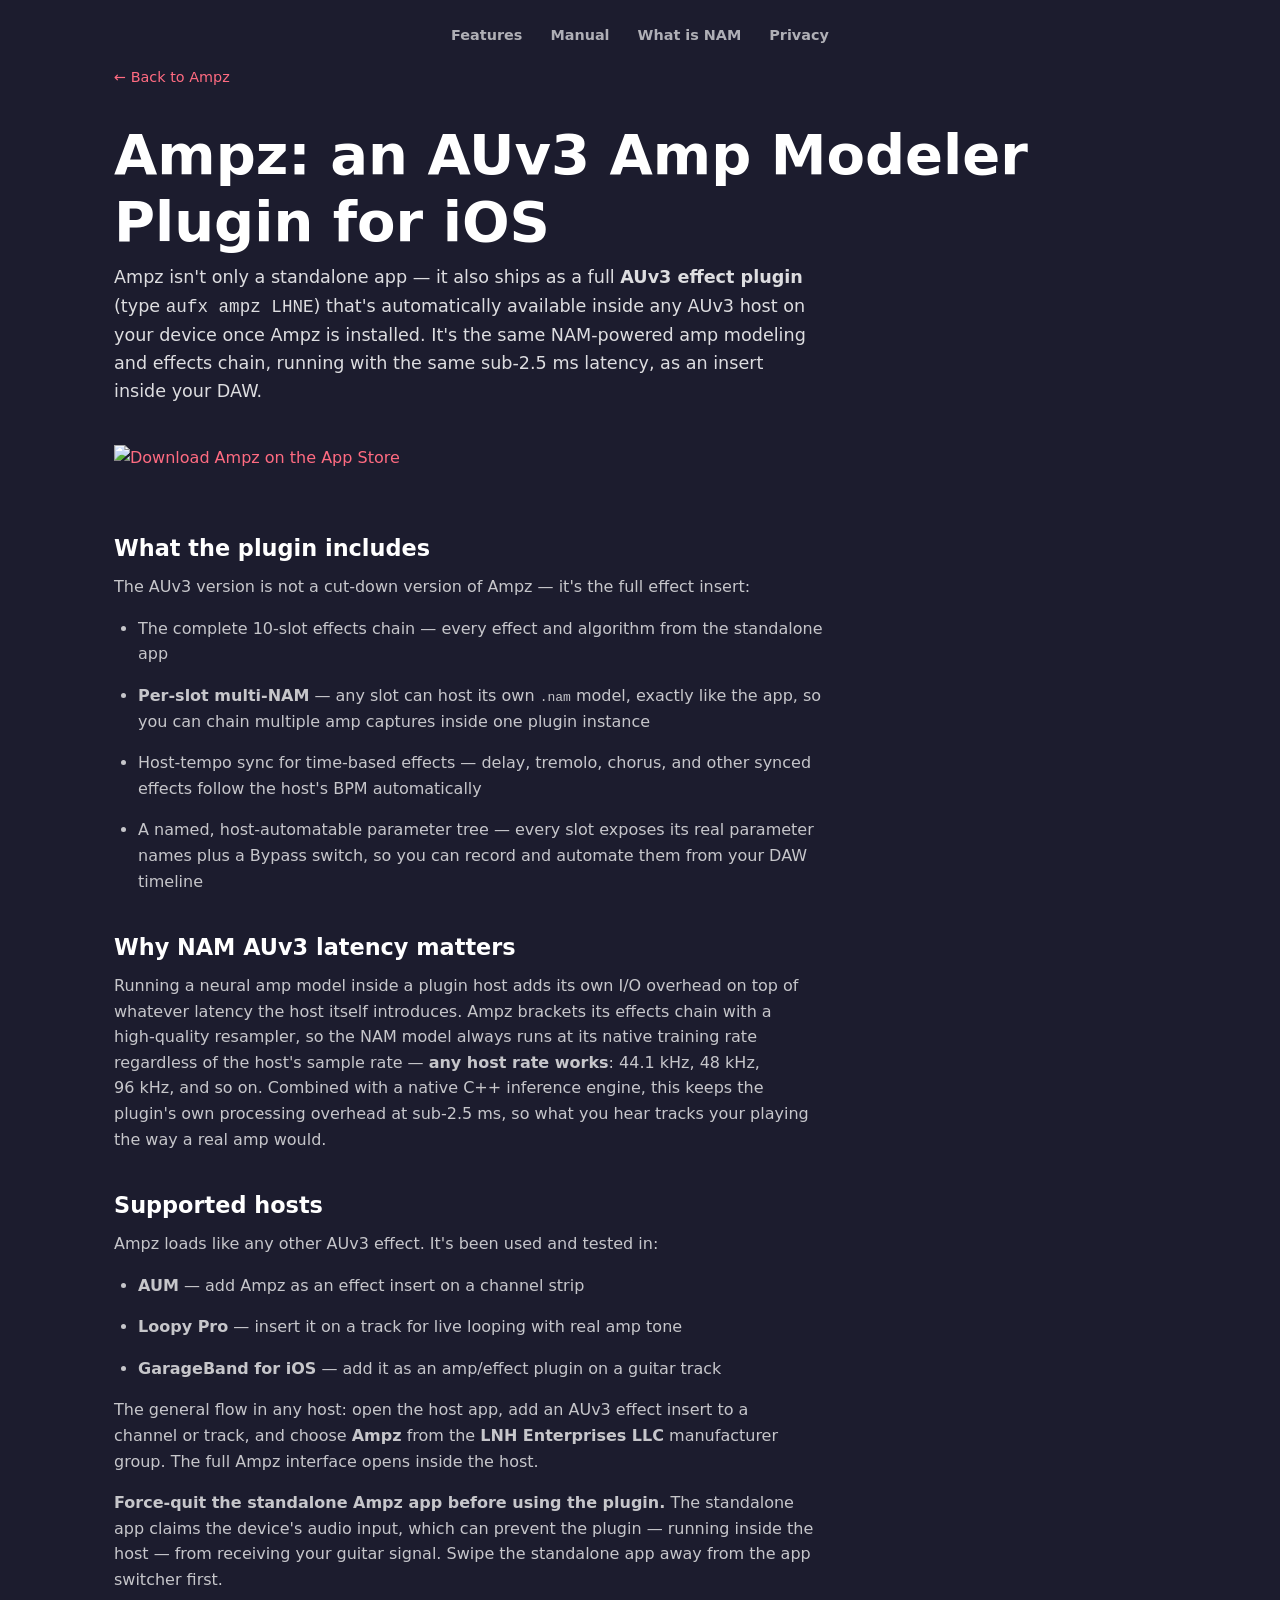
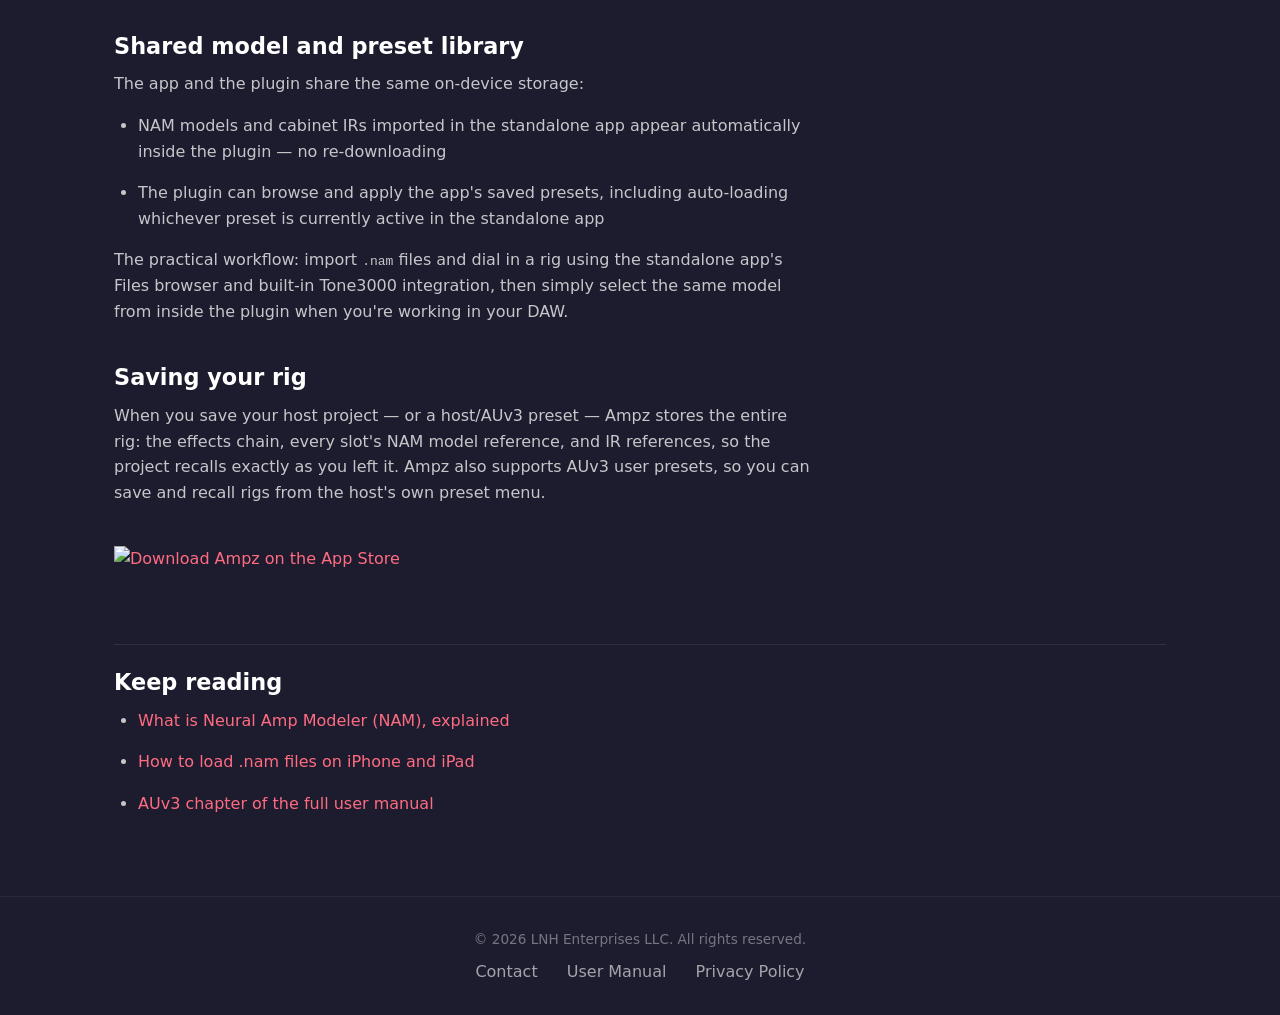
==== auv3-amp-modeler/index.html @ 715846bb "SEO: performance hygiene + content depth (P0+P1) - Right-size app-icon 1.7MB -> 26KB (512x512); scre" ====
<!DOCTYPE html>
<html lang="en">
<head>
  <meta charset="UTF-8">
  <meta name="viewport" content="width=device-width, initial-scale=1.0">
  <title>Ampz — AUv3 Amp Modeler Plugin for iOS (AUM, GarageBand, Loopy Pro)</title>
  <meta name="description" content="Ampz is an AUv3 amp modeler plugin for iOS — a NAM-powered guitar amp and effects insert with sub-2.5ms latency, for use in AUM, GarageBand for iOS, and Loopy Pro.">
  <link rel="canonical" href="https://www.ampz.app/auv3-amp-modeler/">

  <!-- Open Graph -->
  <meta property="og:title" content="Ampz — AUv3 Amp Modeler Plugin for iOS">
  <meta property="og:description" content="A NAM-powered AUv3 amp modeler plugin with sub-2.5ms latency, for AUM, GarageBand for iOS, and Loopy Pro.">
  <meta property="og:type" content="article">
  <meta property="og:url" content="https://www.ampz.app/auv3-amp-modeler/">
  <meta property="og:image" content="https://www.ampz.app/images/app-icon.png">
  <meta property="og:image:width" content="512">
  <meta property="og:image:height" content="512">
  <meta property="og:site_name" content="Ampz">

  <!-- Twitter Card -->
  <meta name="twitter:card" content="summary_large_image">
  <meta name="twitter:title" content="Ampz — AUv3 Amp Modeler Plugin for iOS">
  <meta name="twitter:description" content="A NAM-powered AUv3 amp modeler plugin with sub-2.5ms latency, for AUM, GarageBand for iOS, and Loopy Pro.">
  <meta name="twitter:image" content="https://www.ampz.app/images/app-icon.png">

  <!-- Structured Data -->
  <script type="application/ld+json">
  {
    "@context": "https://schema.org",
    "@type": "SoftwareApplication",
    "name": "Ampz AUv3 Plugin",
    "operatingSystem": "iOS",
    "applicationCategory": "MultimediaApplication",
    "description": "Ampz's AUv3 effect plugin brings the same NAM amp modeling and 10-slot effects chain as the standalone app into any AUv3 host on iOS, with sub-2.5ms latency.",
    "url": "https://www.ampz.app/auv3-amp-modeler/",
    "author": {
      "@type": "Organization",
      "name": "LNH Enterprises LLC",
      "url": "https://www.ampz.app"
    },
    "offers": {
      "@type": "Offer",
      "availability": "https://schema.org/InStock",
      "url": "https://apps.apple.com/us/app/ampz-guitar/id6761513571",
      "price": "9.99",
      "priceCurrency": "USD"
    }
  }
  </script>

  <!-- Favicon -->
  <link rel="icon" type="image/x-icon" href="../images/favicon.ico">
  <link rel="icon" type="image/png" sizes="32x32" href="../images/favicon-32.png">
  <link rel="icon" type="image/png" sizes="16x16" href="../images/favicon-16.png">
  <link rel="apple-touch-icon" href="../images/apple-touch-icon.png">

  <!-- Fonts: system font stack only — no CDN request, matches the no-third-party-services privacy stance -->

  <!-- Styles -->
  <link rel="stylesheet" href="../css/style.css">
</head>
<body>

  <header>
    <nav aria-label="Main navigation">
      <a href="../index.html#features" class="sr-only">Skip to content</a>
      <a href="../index.html#features">Features</a>
      <a href="../manual/">Manual</a>
      <a href="../what-is-neural-amp-modeler/">What is NAM</a>
      <a href="../privacy.html">Privacy</a>
    </nav>
  </header>

  <main class="content-page container">
    <a href="../index.html" class="back-link">&larr; Back to Ampz</a>

    <h1>Ampz: an AUv3 Amp Modeler Plugin for iOS</h1>
    <p class="intro">Ampz isn't only a standalone app — it also ships as a full <strong>AUv3 effect plugin</strong> (type <code>aufx ampz LHNE</code>) that's automatically available inside any AUv3 host on your device once Ampz is installed. It's the same NAM-powered amp modeling and effects chain, running with the same sub-2.5&nbsp;ms latency, as an insert inside your DAW.</p>

    <div class="content-cta">
      <a href="https://apps.apple.com/us/app/ampz-guitar/id6761513571" target="_blank">
        <img src="https://developer.apple.com/assets/elements/badges/download-on-the-app-store.svg" alt="Download Ampz on the App Store" style="height:50px;">
      </a>
    </div>

    <h2>What the plugin includes</h2>
    <p>The AUv3 version is not a cut-down version of Ampz — it's the full effect insert:</p>
    <ul>
      <li>The complete 10-slot effects chain — every effect and algorithm from the standalone app</li>
      <li><strong>Per-slot multi-NAM</strong> — any slot can host its own <code>.nam</code> model, exactly like the app, so you can chain multiple amp captures inside one plugin instance</li>
      <li>Host-tempo sync for time-based effects — delay, tremolo, chorus, and other synced effects follow the host's BPM automatically</li>
      <li>A named, host-automatable parameter tree — every slot exposes its real parameter names plus a Bypass switch, so you can record and automate them from your DAW timeline</li>
    </ul>

    <h2>Why NAM AUv3 latency matters</h2>
    <p>Running a neural amp model inside a plugin host adds its own I/O overhead on top of whatever latency the host itself introduces. Ampz brackets its effects chain with a high-quality resampler, so the NAM model always runs at its native training rate regardless of the host's sample rate — <strong>any host rate works</strong>: 44.1&nbsp;kHz, 48&nbsp;kHz, 96&nbsp;kHz, and so on. Combined with a native C++ inference engine, this keeps the plugin's own processing overhead at sub-2.5&nbsp;ms, so what you hear tracks your playing the way a real amp would.</p>

    <h2>Supported hosts</h2>
    <p>Ampz loads like any other AUv3 effect. It's been used and tested in:</p>
    <ul>
      <li><strong>AUM</strong> — add Ampz as an effect insert on a channel strip</li>
      <li><strong>Loopy Pro</strong> — insert it on a track for live looping with real amp tone</li>
      <li><strong>GarageBand for iOS</strong> — add it as an amp/effect plugin on a guitar track</li>
    </ul>
    <p>The general flow in any host: open the host app, add an AUv3 effect insert to a channel or track, and choose <strong>Ampz</strong> from the <strong>LNH Enterprises LLC</strong> manufacturer group. The full Ampz interface opens inside the host.</p>
    <p><strong>Force-quit the standalone Ampz app before using the plugin.</strong> The standalone app claims the device's audio input, which can prevent the plugin — running inside the host — from receiving your guitar signal. Swipe the standalone app away from the app switcher first.</p>

    <h2>Shared model and preset library</h2>
    <p>The app and the plugin share the same on-device storage:</p>
    <ul>
      <li>NAM models and cabinet IRs imported in the standalone app appear automatically inside the plugin — no re-downloading</li>
      <li>The plugin can browse and apply the app's saved presets, including auto-loading whichever preset is currently active in the standalone app</li>
    </ul>
    <p>The practical workflow: import <code>.nam</code> files and dial in a rig using the standalone app's Files browser and built-in Tone3000 integration, then simply select the same model from inside the plugin when you're working in your DAW.</p>

    <h2>Saving your rig</h2>
    <p>When you save your host project — or a host/AUv3 preset — Ampz stores the entire rig: the effects chain, every slot's NAM model reference, and IR references, so the project recalls exactly as you left it. Ampz also supports AUv3 user presets, so you can save and recall rigs from the host's own preset menu.</p>

    <div class="content-cta">
      <a href="https://apps.apple.com/us/app/ampz-guitar/id6761513571" target="_blank">
        <img src="https://developer.apple.com/assets/elements/badges/download-on-the-app-store.svg" alt="Download Ampz on the App Store" style="height:50px;">
      </a>
    </div>

    <div class="related-pages">
      <h2>Keep reading</h2>
      <ul>
        <li><a href="../what-is-neural-amp-modeler/">What is Neural Amp Modeler (NAM), explained</a></li>
        <li><a href="../nam-files-iphone/">How to load .nam files on iPhone and iPad</a></li>
        <li><a href="../manual/#auv3-plugin">AUv3 chapter of the full user manual</a></li>
      </ul>
    </div>
  </main>

  <footer class="footer">
    <p>&copy; 2026 LNH Enterprises LLC. All rights reserved.</p>
    <nav class="footer-links" aria-label="Footer navigation">
      <a href="mailto:jonathan@ampz.app">Contact</a>
      <a href="../Ampz-User-Manual.pdf" target="_blank">User Manual</a>
      <a href="../privacy.html">Privacy Policy</a>
    </nav>
  </footer>

</body>
</html>
---- css/style.css ----
/* ===== Screen Reader Only (SEO/Accessibility) ===== */
.sr-only {
  position: absolute;
  width: 1px;
  height: 1px;
  padding: 0;
  margin: -1px;
  overflow: hidden;
  clip: rect(0, 0, 0, 0);
  white-space: nowrap;
  border: 0;
}

/* ===== Reset & Base ===== */
*, *::before, *::after {
  margin: 0;
  padding: 0;
  box-sizing: border-box;
}

html {
  scroll-behavior: smooth;
  -webkit-text-size-adjust: 100%;
}

body {
  font-family: -apple-system, BlinkMacSystemFont, 'Segoe UI', system-ui, sans-serif;
  background: #1C1C2E;
  color: #ffffff;
  line-height: 1.6;
  overflow-x: hidden;
}

a {
  color: inherit;
  text-decoration: none;
}

img {
  max-width: 100%;
  height: auto;
  display: block;
}

/* ===== Typography ===== */
h1, h2, h3 {
  font-weight: 700;
  line-height: 1.2;
}

h1 {
  font-size: clamp(2rem, 5vw, 3.5rem);
}

h2 {
  font-size: clamp(1.5rem, 4vw, 2.5rem);
  margin-bottom: 1rem;
}

h3 {
  font-size: 1.25rem;
  margin-bottom: 0.5rem;
}

p {
  color: rgba(255, 255, 255, 0.8);
  max-width: 600px;
}

/* ===== Header / Nav ===== */
header {
  position: absolute;
  top: 0;
  left: 0;
  right: 0;
  z-index: 2;
  padding: 1.5rem;
}

header nav {
  display: flex;
  justify-content: center;
  gap: 1.75rem;
  flex-wrap: wrap;
}

header nav a:not(.sr-only) {
  font-size: 0.9rem;
  font-weight: 600;
  color: rgba(255, 255, 255, 0.65);
  transition: color 0.2s;
}

header nav a:not(.sr-only):hover {
  color: #FF6B81;
}

/* ===== Layout ===== */
.container {
  max-width: 1100px;
  margin: 0 auto;
  padding: 0 1.5rem;
}

section {
  position: relative;
  padding: 5rem 0;
  overflow: hidden;
}

/* ===== Decorative Background Circles ===== */
.bg-circle {
  position: absolute;
  border-radius: 50%;
  border: 1px solid rgba(255, 59, 92, 0.08);
  pointer-events: none;
}

.bg-circle-1 {
  width: 600px;
  height: 600px;
  top: -200px;
  right: -200px;
}

.bg-circle-2 {
  width: 400px;
  height: 400px;
  bottom: -100px;
  left: -150px;
}

.bg-circle-3 {
  width: 800px;
  height: 800px;
  top: 50%;
  left: 50%;
  transform: translate(-50%, -50%);
  border-color: rgba(255, 255, 255, 0.03);
}

/* ===== Buttons ===== */
.btn {
  display: inline-block;
  padding: 0.875rem 2rem;
  border-radius: 50px;
  font-weight: 600;
  font-size: 1rem;
  transition: transform 0.2s, box-shadow 0.2s;
  cursor: pointer;
  border: none;
}

.btn:hover {
  transform: translateY(-2px);
  box-shadow: 0 8px 25px rgba(255, 59, 92, 0.3);
}

.btn-primary {
  background: linear-gradient(135deg, #FF3B5C, #FF6B81);
  color: #fff;
}

.btn-outline {
  background: transparent;
  border: 2px solid rgba(255, 255, 255, 0.3);
  color: #fff;
}

.btn-outline:hover {
  border-color: #FF3B5C;
  box-shadow: 0 8px 25px rgba(255, 59, 92, 0.15);
}

/* ===== Hero Section ===== */
.hero {
  min-height: 100vh;
  display: flex;
  align-items: center;
  justify-content: center;
  text-align: center;
  padding: 6rem 1.5rem 4rem;
}

.hero-content {
  position: relative;
  z-index: 1;
}

.hero-logo {
  width: 180px;
  height: auto;
  margin: 0 auto 2rem;
  border-radius: 36px;
  box-shadow: 0 20px 60px rgba(0, 0, 0, 0.4);
}

.hero h1 {
  margin-bottom: 1rem;
}

.hero h1 .accent {
  background: linear-gradient(135deg, #FF3B5C, #FF6B81);
  -webkit-background-clip: text;
  -webkit-text-fill-color: transparent;
  background-clip: text;
}

.hero .subtitle {
  font-size: clamp(1rem, 2.5vw, 1.25rem);
  color: rgba(255, 255, 255, 0.6);
  margin-bottom: 2.5rem;
  max-width: 500px;
  margin-left: auto;
  margin-right: auto;
}

.hero .btn {
  margin: 0.5rem;
}

/* ===== Feature Sections ===== */
.feature {
  text-align: center;
}

.feature .container {
  display: flex;
  flex-direction: column;
  align-items: center;
}

.feature-icon {
  width: 80px;
  height: 80px;
  border-radius: 20px;
  display: flex;
  align-items: center;
  justify-content: center;
  margin-bottom: 1.5rem;
  font-size: 2.5rem;
}

.feature p {
  margin: 0 auto 2rem;
  text-align: center;
}

/* Feature — Red gradient background */
.feature-gradient {
  background: linear-gradient(160deg, #2a1020 0%, #1C1C2E 50%, #1a1028 100%);
}

.feature-gradient .feature-icon {
  background: linear-gradient(135deg, #FF3B5C, #FF6B81);
}

/* Feature — Dark background */
.feature-dark {
  background: #161625;
}

.feature-dark .feature-icon {
  background: rgba(255, 255, 255, 0.08);
}

.feature-list {
  list-style: none;
  display: flex;
  flex-wrap: wrap;
  justify-content: center;
  gap: 0.75rem 1.5rem;
  margin-bottom: 2rem;
  max-width: 600px;
}

.feature-list li {
  color: rgba(255, 255, 255, 0.7);
  font-size: 0.95rem;
}

.feature-list li::before {
  content: "✦ ";
  color: #FF3B5C;
}

/* ===== Pricing Section ===== */
.pricing {
  background: linear-gradient(160deg, #2a1020 0%, #1C1C2E 50%, #1a1028 100%);
  text-align: center;
}

.pricing h2 {
  margin-bottom: 0.5rem;
}

.pricing > .container > p {
  margin: 0 auto 3rem;
  text-align: center;
}

.pricing-grid {
  display: flex;
  justify-content: center;
  gap: 1.5rem;
  max-width: 700px;
  margin: 0 auto;
}

.pricing-card {
  flex: 0 1 380px;
  background: rgba(255, 255, 255, 0.04);
  border: 1px solid rgba(255, 255, 255, 0.08);
  border-radius: 16px;
  padding: 2.5rem 2rem;
  transition: border-color 0.3s;
}

.pricing-card:hover {
  border-color: rgba(255, 59, 92, 0.3);
}

.pricing-card.featured {
  border-color: rgba(255, 59, 92, 0.4);
  background: rgba(255, 59, 92, 0.06);
}

.pricing-card h3 {
  font-size: 1.3rem;
  margin-bottom: 0.75rem;
}

.pricing-card .price {
  font-size: 1.5rem;
  font-weight: 700;
  color: #FF6B81;
  margin-bottom: 1.5rem;
}

.pricing-card ul {
  list-style: none;
  text-align: left;
  margin-bottom: 1.5rem;
}

.pricing-card ul li {
  padding: 0.4rem 0;
  color: rgba(255, 255, 255, 0.7);
  font-size: 0.95rem;
}

.pricing-card ul li::before {
  content: "✓ ";
  color: #FF3B5C;
  font-weight: 700;
}

.pricing-card .badge {
  display: inline-block;
  background: linear-gradient(135deg, #FF3B5C, #FF6B81);
  color: #fff;
  font-size: 0.75rem;
  font-weight: 700;
  padding: 0.25rem 0.75rem;
  border-radius: 50px;
  text-transform: uppercase;
  letter-spacing: 0.05em;
  margin-bottom: 1rem;
}

/* ===== User Manual Section ===== */
.manual {
  text-align: center;
  background: linear-gradient(160deg, #2a1020 0%, #1C1C2E 50%, #1a1028 100%);
}

.manual .container {
  display: flex;
  flex-direction: column;
  align-items: center;
}

.manual .feature-icon {
  background: rgba(255, 255, 255, 0.08);
}

.manual p {
  margin: 0 auto 2rem;
  text-align: center;
}

/* ===== CTA Section ===== */
.cta {
  text-align: center;
  padding: 5rem 1.5rem;
  background: #161625;
}

.cta h2 {
  margin-bottom: 1rem;
}

.cta p {
  margin: 0 auto 2rem;
  text-align: center;
}

/* ===== Footer ===== */
.footer {
  text-align: center;
  padding: 2rem 1.5rem;
  border-top: 1px solid rgba(255, 255, 255, 0.06);
  background: #1C1C2E;
}

.footer p {
  font-size: 0.85rem;
  color: rgba(255, 255, 255, 0.4);
  margin: 0 auto;
}

.footer a {
  color: rgba(255, 255, 255, 0.6);
  transition: color 0.2s;
}

.footer a:hover {
  color: #FF6B81;
}

.footer .footer-links {
  margin-top: 0.5rem;
}

.footer .footer-links a {
  margin: 0 0.75rem;
}

/* ===== Privacy Policy Page / Long-form Content Pages (manual, education articles) ===== */
.privacy-page,
.content-page {
  padding: 4rem 1.5rem;
  min-height: 100vh;
}

.privacy-page h1,
.content-page h1 {
  margin-bottom: 0.5rem;
}

.privacy-page .effective-date,
.content-page .effective-date {
  color: rgba(255, 255, 255, 0.4);
  font-size: 0.9rem;
  margin-bottom: 3rem;
}

.privacy-page h2,
.content-page h2 {
  font-size: 1.4rem;
  margin-top: 2.5rem;
  margin-bottom: 0.75rem;
}

.privacy-page h3,
.content-page h3 {
  font-size: 1.1rem;
  margin-top: 1.5rem;
}

.privacy-page p,
.privacy-page li,
.content-page p,
.content-page li {
  color: rgba(255, 255, 255, 0.75);
  max-width: 700px;
  margin-bottom: 1rem;
}

.privacy-page ul,
.privacy-page ol,
.content-page ul,
.content-page ol {
  padding-left: 1.5rem;
  margin-bottom: 1rem;
}

.privacy-page a,
.content-page a {
  color: #FF6B81;
}

.privacy-page a:hover,
.content-page a:hover {
  text-decoration: underline;
}

.content-page .intro {
  color: rgba(255, 255, 255, 0.85);
  font-size: 1.1rem;
  max-width: 700px;
  margin-bottom: 2rem;
}

.content-page .content-cta {
  margin: 2.5rem 0;
}

.content-page section {
  padding: 0;
  overflow: visible;
}

.content-page table {
  border-collapse: collapse;
  margin-bottom: 1.5rem;
  max-width: 700px;
}

.content-page th,
.content-page td {
  border: 1px solid rgba(255, 255, 255, 0.12);
  padding: 0.5rem 0.9rem;
  text-align: left;
  color: rgba(255, 255, 255, 0.75);
  font-size: 0.92rem;
}

.content-page th {
  color: rgba(255, 255, 255, 0.9);
  background: rgba(255, 255, 255, 0.04);
}

.content-page .related-pages {
  margin-top: 3rem;
  padding-top: 1.5rem;
  border-top: 1px solid rgba(255, 255, 255, 0.08);
}

.content-page .related-pages h2 {
  margin-top: 0;
}

.back-link {
  display: inline-block;
  margin-bottom: 2rem;
  color: rgba(255, 255, 255, 0.5);
  font-size: 0.9rem;
}

.back-link:hover {
  color: #FF6B81;
}

/* ===== Screenshot Styling ===== */
.hero-screenshot,
.feature-screenshot {
  width: 100%;
  max-width: 960px;
  margin: 2.5rem auto;
}

.hero-screenshot img,
.feature-screenshot img {
  width: 100%;
  height: auto;
  border-radius: 16px;
  box-shadow:
    0 20px 60px rgba(0, 0, 0, 0.5),
    0 0 0 1px rgba(255, 255, 255, 0.06);
}

.hero-screenshot {
  max-width: 1000px;
  margin-top: 3rem;
  margin-bottom: 0;
}

.hero-screenshot img {
  border-radius: 20px;
  box-shadow:
    0 25px 80px rgba(0, 0, 0, 0.6),
    0 0 40px rgba(255, 59, 92, 0.08),
    0 0 0 1px rgba(255, 59, 92, 0.12);
}

/* ===== Responsive ===== */
@media (max-width: 768px) {
  section {
    padding: 3.5rem 0;
  }

  .hero {
    min-height: auto;
    padding: 5rem 1.5rem 3rem;
  }

  .hero-logo {
    width: 130px;
    border-radius: 28px;
  }

  .pricing-grid {
    grid-template-columns: 1fr;
    max-width: 400px;
  }

  .feature-list {
    flex-direction: column;
    align-items: center;
  }

  .hero-screenshot,
  .feature-screenshot {
    margin: 1.5rem auto;
  }

  .hero-screenshot img,
  .feature-screenshot img {
    border-radius: 12px;
  }
}
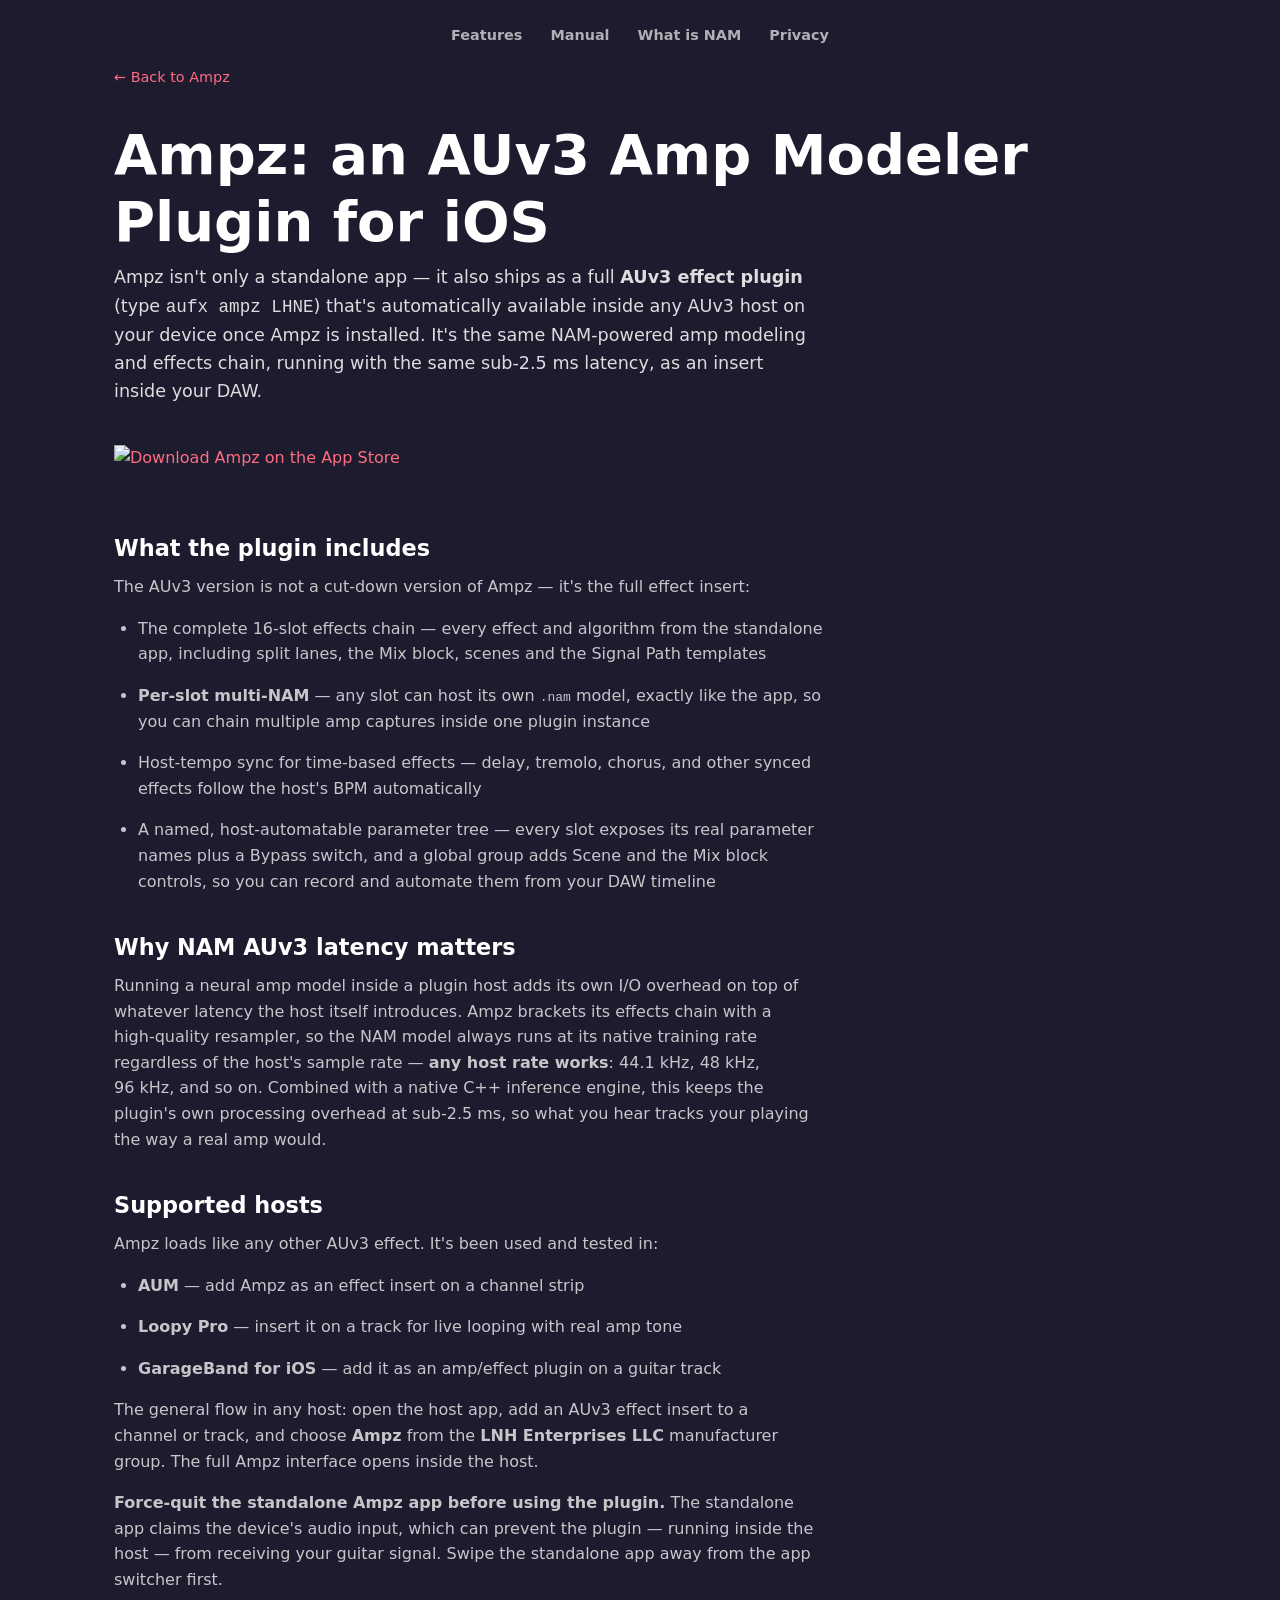
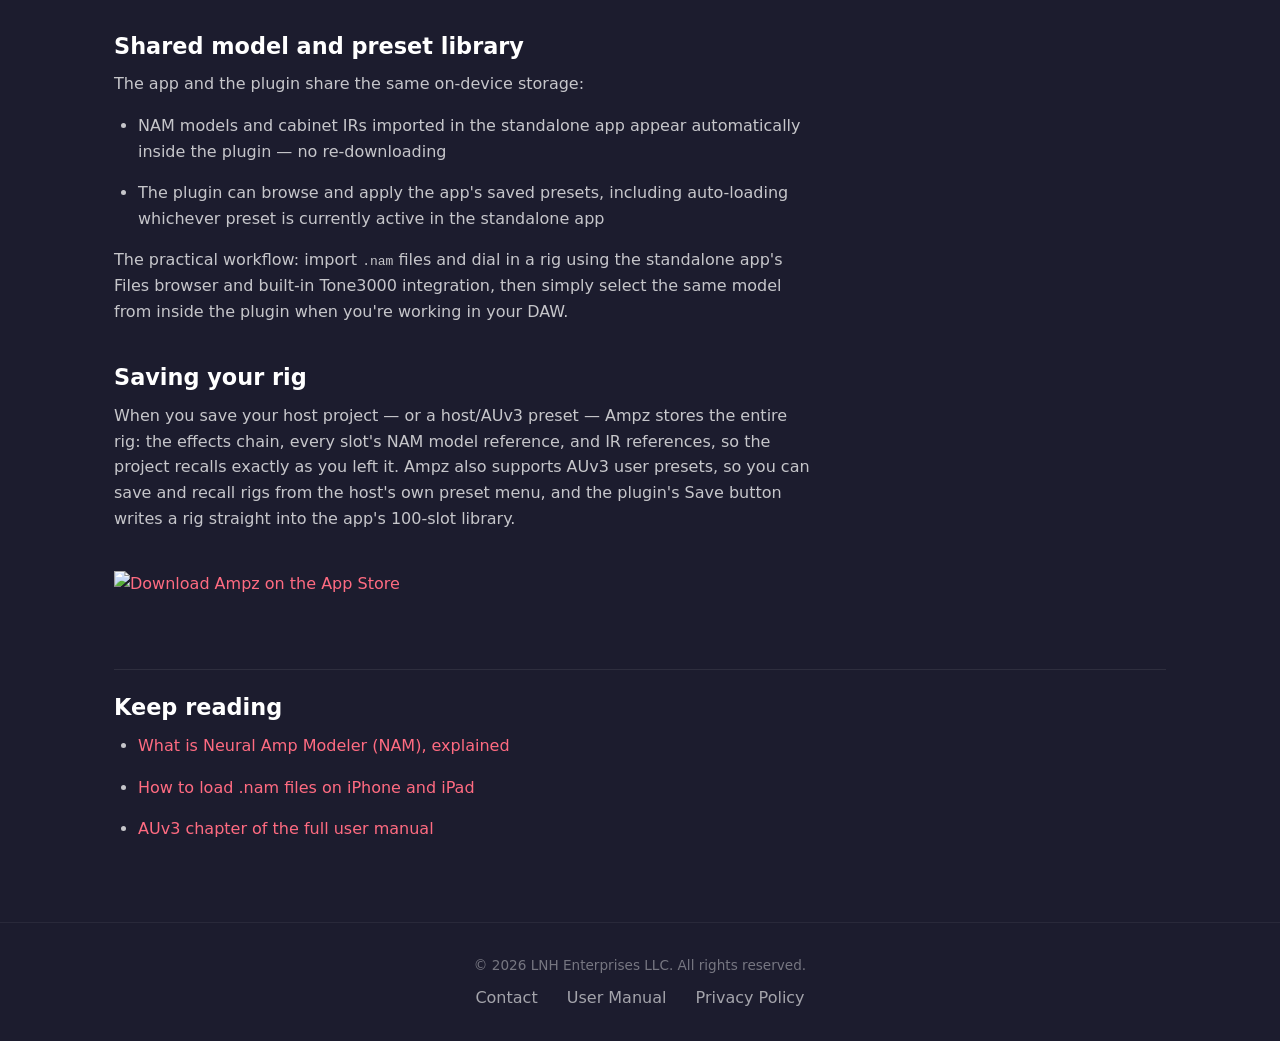
==== commit 07d42860: "manual + site: 1.9.0 — 16 slots, split paths, scenes, stomps, five MIDI tiers Landing page gains a S" ====
--- a/auv3-amp-modeler/index.html
+++ b/auv3-amp-modeler/index.html
@@ -31,7 +31,7 @@
     "name": "Ampz AUv3 Plugin",
     "operatingSystem": "iOS",
     "applicationCategory": "MultimediaApplication",
-    "description": "Ampz's AUv3 effect plugin brings the same NAM amp modeling and 10-slot effects chain as the standalone app into any AUv3 host on iOS, with sub-2.5ms latency.",
+    "description": "Ampz's AUv3 effect plugin brings the same NAM amp modeling and 16-slot effects chain as the standalone app into any AUv3 host on iOS, with sub-2.5ms latency.",
     "url": "https://www.ampz.app/auv3-amp-modeler/",
     "author": {
       "@type": "Organization",
@@ -86,10 +86,10 @@
     <h2>What the plugin includes</h2>
     <p>The AUv3 version is not a cut-down version of Ampz — it's the full effect insert:</p>
     <ul>
-      <li>The complete 10-slot effects chain — every effect and algorithm from the standalone app</li>
+      <li>The complete 16-slot effects chain — every effect and algorithm from the standalone app, including split lanes, the Mix block, scenes and the Signal Path templates</li>
       <li><strong>Per-slot multi-NAM</strong> — any slot can host its own <code>.nam</code> model, exactly like the app, so you can chain multiple amp captures inside one plugin instance</li>
       <li>Host-tempo sync for time-based effects — delay, tremolo, chorus, and other synced effects follow the host's BPM automatically</li>
-      <li>A named, host-automatable parameter tree — every slot exposes its real parameter names plus a Bypass switch, so you can record and automate them from your DAW timeline</li>
+      <li>A named, host-automatable parameter tree — every slot exposes its real parameter names plus a Bypass switch, and a global group adds Scene and the Mix block controls, so you can record and automate them from your DAW timeline</li>
     </ul>
 
     <h2>Why NAM AUv3 latency matters</h2>
@@ -114,7 +114,7 @@
     <p>The practical workflow: import <code>.nam</code> files and dial in a rig using the standalone app's Files browser and built-in Tone3000 integration, then simply select the same model from inside the plugin when you're working in your DAW.</p>
 
     <h2>Saving your rig</h2>
-    <p>When you save your host project — or a host/AUv3 preset — Ampz stores the entire rig: the effects chain, every slot's NAM model reference, and IR references, so the project recalls exactly as you left it. Ampz also supports AUv3 user presets, so you can save and recall rigs from the host's own preset menu.</p>
+    <p>When you save your host project — or a host/AUv3 preset — Ampz stores the entire rig: the effects chain, every slot's NAM model reference, and IR references, so the project recalls exactly as you left it. Ampz also supports AUv3 user presets, so you can save and recall rigs from the host's own preset menu, and the plugin's Save button writes a rig straight into the app's 100-slot library.</p>
 
     <div class="content-cta">
       <a href="https://apps.apple.com/us/app/ampz-guitar/id6761513571" target="_blank">
@@ -141,5 +141,6 @@
     </nav>
   </footer>
 
+  <!-- Cloudflare Web Analytics --><script type='module' src='https://static.cloudflareinsights.com/beacon.min.js' data-cf-beacon='{"token": "b3b1096a367d4c2ba01e5955b0278883"}'></script><!-- End Cloudflare Web Analytics -->
 </body>
 </html>
